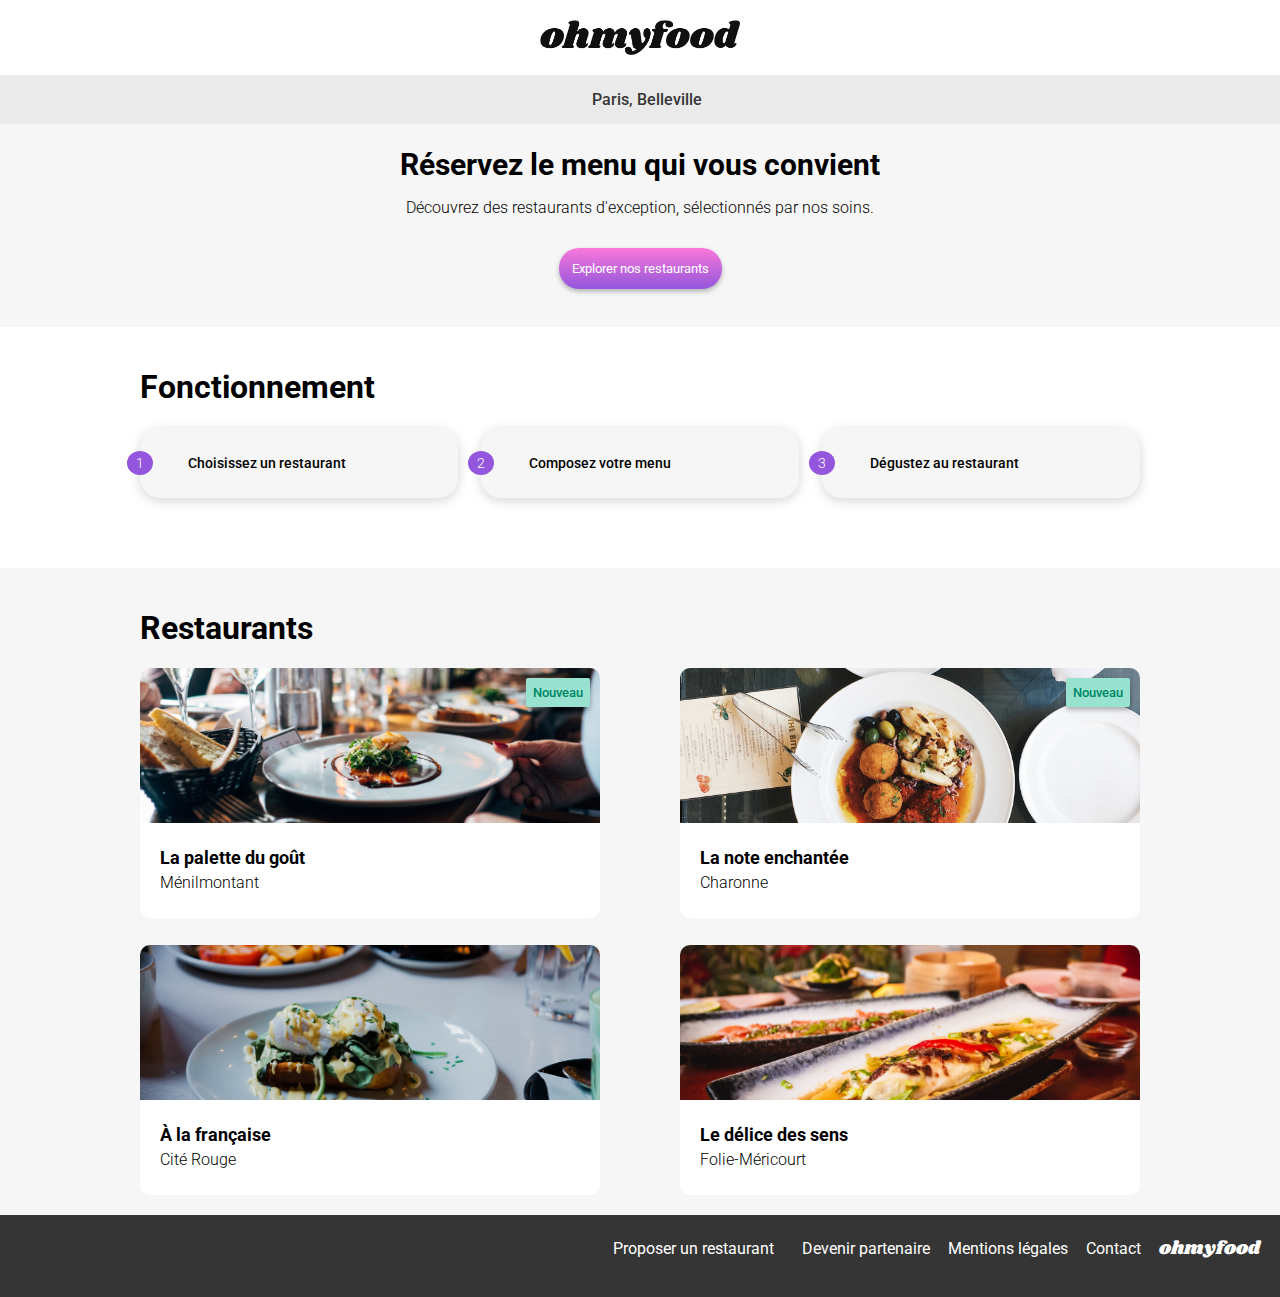
==== index.html @ e9bf92a9 "Responsive desktop" ====
<!DOCTYPE html>
<html lang="fr">
<head>
   <meta charset="UTF-8">
   <meta name="viewport" content="width=device-width, initial-scale=1.0">
   <link rel="stylesheet" href="https://cdnjs.cloudflare.com/ajax/libs/font-awesome/6.2.1/css/all.min.css" integrity="sha512-MV7K8+y+gLIBoVD59lQIYicR65iaqukzvf/nwasF0nqhPay5w/9lJmVM2hMDcnK1OnMGCdVK+iQrJ7lzPJQd1w==" crossorigin="anonymous" referrerpolicy="no-referrer" />
   <link rel="preconnect" href="https://fonts.googleapis.com">
   <link rel="preconnect" href="https://fonts.gstatic.com" crossorigin>
   <link href="https://fonts.googleapis.com/css2?family=Shrikhand&display=swap" rel="stylesheet">
   <link href="https://fonts.googleapis.com/css2?family=Roboto:ital,wght@0,100;0,300;0,400;0,500;0,700;0,900;1,100;1,300;1,400;1,500;1,700;1,900&display=swap" rel="stylesheet">
   <title>Ohmyfood</title>
   <link rel="stylesheet" type="text/css" href="/sass/style.css">
</head>
<body class="margin-reset">
   <div class="main-container">
      <header class="header center white-background">
         <!-- <i class="fa-solid fa-arrow-left header__return title"></i> -->
         <img class="header__logo" src="images/logo/ohmyfood.png" alt="Logo">
      </header>
      <section class="location-introduction">
         <div class="location font-bold">
            <i class="fa-solid fa-location-dot"></i>
            <a class="no-decoration" href="#">Paris, Belleville</a>
         </div>
         <div class="intro center">
            <h1 class="intro__title margin-reset">Réservez le menu qui vous convient</h1>
            <p class="intro__content font-thin">Découvrez des restaurants d'exception, sélectionnés par nos soins.</p>
            <a href="index.html#section-restaurants"><div class="btn font-white round-border">Explorer nos restaurants</div></a>
         </div>
      </section>
   <section class="site-functions">
      <h1 class="left">Fonctionnement</h1>
      <div class="function-box">
         <div class="function-box__function font-bold round-border">
            <div class="function-box__function__number font-white font-thin">1</div>
            <i class="fa-solid fa-mobile-screen-button function-box__function__icon"></i> <p>Choisissez un restaurant</p>
         </div>
         <div class="function-box__function font-bold round-border">
            <div class="function-box__function__number font-white font-thin">2</div>
            <i class="fa-solid fa-list function-box__function__icon"></i> <p>Composez votre menu</p>
         </div>
         <div class="function-box__function font-bold round-border">
            <div class="function-box__function__number font-white font-thin">3</div>
            <i class="fa-solid fa-store function-box__function__icon function-box__function__icon--purple"></i> <p>Dégustez au restaurant</p>
         </div>
      </div>
   </section>
      <section id="section-restaurants">
         <h1 class="left">Restaurants</h1>
         <div class="restaurants-box">
            <article class="restaurant-card">
               <img class="restaurant-card__img" src="images/restaurants/jay-wennington-N_Y88TWmGwA-unsplash.jpg" alt="Photo restaurant">
               <div class="new font-bold">Nouveau</div>
               <div class="restaurant-content left">
                  <div class="restaurant-name"><h2 class="margin-reset">La palette du goût</h2></div>
                  <div class="restaurant-location font-thin">Ménilmontant</div>
                  <div class="restaurant-heart"><i class="fa-regular fa-heart"></i></div>
                 </div>                 
            </article>
            <article class="restaurant-card">
               <img class="restaurant-card__img restaurant-card__img--center" src="images/restaurants/stil-u2Lp8tXIcjw-unsplash.jpg" alt="Photo restaurant">
               <div class="new font-bold">Nouveau</div>
               <div class="restaurant-content left">
                  <div class="restaurant-name"><h2 class="margin-reset">La note enchantée</h2></div>
                  <div class="restaurant-location font-thin">Charonne</div>
                  <div class="restaurant-heart"><i class="fa-regular fa-heart"></i></div>
                 </div>                 
            </article>
            <article class="restaurant-card">
               <img class="restaurant-card__img" src="images/restaurants/toa-heftiba-DQKerTsQwi0-unsplash.jpg" alt="Photo restaurant">
               <div class="restaurant-content left">
                  <div class="restaurant-name"><h2 class="margin-reset">À la française</h2></div>
                  <div class="restaurant-location font-thin">Cité Rouge</div>
                  <div class="restaurant-heart"><i class="fa-regular fa-heart"></i></div>
                 </div>                 
            </article>
            <article class="restaurant-card">
               <img class="restaurant-card__img" src="images/restaurants/louis-hansel-shotsoflouis-qNBGVyOCY8Q-unsplash.jpg" alt="Photo restaurant">
               <div class="restaurant-content left">
                  <div class="restaurant-name"><h2 class="margin-reset">Le délice des sens</h2></div>
                  <div class="restaurant-location font-thin">Folie-Méricourt</div>
                  <div class="restaurant-heart"><i class="fa-regular fa-heart"></i></div>
                 </div>                 
            </article>
         </div>
      </section>
      <footer>
         <div class="footer-container font-white left">
            <h3 class="footer-container__logo font-bold margin-reset">ohmyfood</h3>
            <p class="margin-reset footer-container__text"><i class="fa-solid fa-utensils footer-container__icon"></i>Proposer un restaurant</p>
            <p class="margin-reset footer-container__text"><i class="fa-solid fa-handshake-angle footer-container__icon"></i>Devenir partenaire</p>
            <p class="margin-reset footer-container__text">Mentions légales</p>
            <a href="mailto:someone@example.com" class="margin-reset footer-container__text font-white no-decoration">Contact</a>
         </div>
   </footer>
   </div>
</body>
</html>
---- sass/style.css ----
.center {
  text-align: center;
}

.left {
  text-align: left;
}

.margin-reset {
  margin: 0;
}

.font-bold {
  font-weight: 500;
}

.font-thin {
  font-weight: 300;
}

.font-white {
  color: #ffffff;
}

.no-decoration {
  text-decoration: none;
}

.round-border {
  border-radius: 20px;
}

body {
  text-align: center;
}

.main-container {
  width: 100%;
  box-sizing: border-box;
}

* {
  font-family: "Roboto", sans-serif;
}

/* Header */
.header {
  padding: 15px;
  display: grid;
  justify-content: center;
  align-items: center;
  grid-template-columns: 0fr 0fr;
  position: relative;
  z-index: 2;
  box-shadow: 0em 0.2em 0.4em rgba(0, 0, 0, 0.28);
}
.header__logo {
  width: 150px;
}
@media (min-width: 425.5px) {
  .header__logo {
    width: 200px;
  }
}
@media (min-width: 425.5px) {
  .header {
    box-shadow: none;
    padding: 20px;
  }
}

/*  Pour pages restaurants 
.header__return {
    color: $dark-gray;
    position: absolute;
}
*/
/* Section introduction et localisation */
.location {
  padding: 15px;
  display: flex;
  justify-content: center;
  align-items: center;
  gap: 1.5vh;
  color: #353535;
  background-color: #eaeaea;
  box-shadow: 0em 0.2em 0.4em rgba(0, 0, 0, 0.28);
  position: relative;
  z-index: 1;
}
.location a {
  color: #353535;
}
@media (min-width: 425.5px) {
  .location {
    box-shadow: none;
  }
}

.intro {
  padding: 23px;
  background-color: #f6f6f6;
  display: flex;
  flex-direction: column;
}
@media (min-width: 425.5px) {
  .intro__title {
    font-size: 30px;
  }
}

.btn {
  display: inline-flex;
  background: linear-gradient(0deg, #9356DC 0%, #FF79DA 105%);
  box-shadow: 0em 0.2em 0.4em rgba(0, 0, 0, 0.28);
  position: relative;
  z-index: 1;
  padding: 13px;
  font-size: 13px;
  margin: 15px;
}
.btn:hover::after {
  opacity: 1;
}
.btn::after {
  content: "";
  position: absolute;
  top: 0;
  right: 0;
  bottom: 0;
  left: 0;
  background: linear-gradient(0deg, #a16be0 0%, #ff93e1 105%);
  box-shadow: 0em 0.2em 0.6em rgba(0, 0, 0, 0.28);
  border-radius: 60px;
  opacity: 0;
  z-index: -1;
  transition: opacity 400ms cubic-bezier(0.31, 0.69, 0.17, 0.87);
}

/* Section fonctionnement */
.site-functions {
  padding: 25px;
  margin-bottom: 50px;
}
@media (min-width: 425.5px) {
  .site-functions {
    padding: 20px 90px;
  }
}
@media (min-width: 1024.5px) {
  .site-functions {
    padding: 20px 140px;
  }
}

.function-box {
  display: flex;
  flex-wrap: wrap;
  justify-content: center;
  flex-direction: column;
  gap: 2.5vh;
}
.function-box__function {
  font-size: 14px;
  padding: 13px;
  display: flex;
  flex-direction: row;
  align-items: center;
  background-color: #f6f6f6;
  box-shadow: 0em 0.2em 0.8em rgba(0, 0, 0, 0.168627451);
  position: relative;
}
.function-box__function__icon {
  font-size: 17px;
  margin-left: 20px;
  margin-right: 15px;
  color: #7e7e7e;
}
.function-box__function__icon--purple {
  color: #9356DC;
}
.function-box__function__number {
  padding: 4px 9px;
  background-color: #9356DC;
  border-radius: 50% 50% 50% 50%/50% 50% 50% 50%;
  position: absolute;
  left: -13px;
}
@media (min-width: 1024.5px) {
  .function-box__function {
    width: 100%;
  }
}
@media (min-width: 914px) {
  .function-box {
    flex-direction: row;
    justify-content: center;
    flex-wrap: nowrap;
  }
}

/* Section restaurants */
#section-restaurants {
  padding: 25px;
  background-color: #f6f6f6;
}
@media (min-width: 425.5px) {
  #section-restaurants {
    padding: 20px 60px;
  }
}
@media (min-width: 1024.5px) {
  #section-restaurants {
    padding: 20px 140px;
  }
}

.restaurants-box {
  display: flex;
  flex-wrap: wrap;
  justify-content: space-between;
  flex-direction: column;
  gap: 3vh;
}
@media (min-width: 577px) {
  .restaurants-box {
    flex-direction: row;
    flex-wrap: wrap;
  }
}

.restaurant-card {
  background-color: #ffffff;
  border-radius: 10px;
  height: 210px;
  width: 100%;
  position: relative;
}
.restaurant-card__img {
  width: 100%;
  height: 62%;
  border-radius: 10px 10px 0 0;
  object-fit: cover;
  object-position: bottom;
}
.restaurant-card__img--center {
  object-position: center;
}
@media (min-width: 425.5px) {
  .restaurant-card__img {
    object-position: center;
  }
}
@media (min-width: 425.5px) {
  .restaurant-card {
    height: 250px;
  }
}
@media (min-width: 577px) {
  .restaurant-card {
    width: 46%;
  }
}

.new {
  background-color: #99E2D0;
  color: #008766;
  padding: 7px;
  font-size: 13px;
  position: absolute;
  top: 10px;
  right: 10px;
  border-radius: 2px;
  box-shadow: 0em 0.2em 0.4em rgba(0, 0, 0, 0.28);
}

/* Contenu restaurants */
.restaurant-content {
  display: grid;
  justify-content: center;
  align-items: center;
  grid-template-areas: "r-name heart" "location heart";
  grid-template-columns: 4fr 0.5fr;
  grid-auto-rows: auto;
  grid-gap: 5px;
  padding: 10px;
}
@media (min-width: 425.5px) {
  .restaurant-content {
    padding: 20px;
  }
}

.restaurant-name {
  grid-area: r-name;
  font-size: 12px;
}

.restaurant-location {
  grid-area: location;
}

.restaurant-heart {
  grid-area: heart;
  font-size: 19px;
}
.restaurant-heart .fa-heart {
  transition: 500ms cubic-bezier(0.31, 0.69, 0.17, 0.87);
}
.restaurant-heart .fa-heart:hover {
  background: linear-gradient(0deg, #9356DC 0%, #FF79DA 105%);
  background-clip: text;
  color: transparent;
  font-weight: 700;
  cursor: pointer;
}

/* Footer */
.footer-container {
  background-color: #353535;
  padding: 20px;
  display: flex;
  flex-direction: column;
  justify-content: flex-start;
  gap: 0.6vh;
}
.footer-container__logo {
  font-family: "Shrikhand", serif;
  margin-bottom: 15px;
}
@media (min-width: 425.5px) {
  .footer-container__logo {
    order: 5;
  }
}
.footer-container__icon {
  margin-right: 10px;
}
@media (min-width: 768px) {
  .footer-container {
    flex-direction: row;
    align-items: baseline;
    justify-content: flex-end;
    gap: 2vh;
  }
}/*# sourceMappingURL=style.css.map */
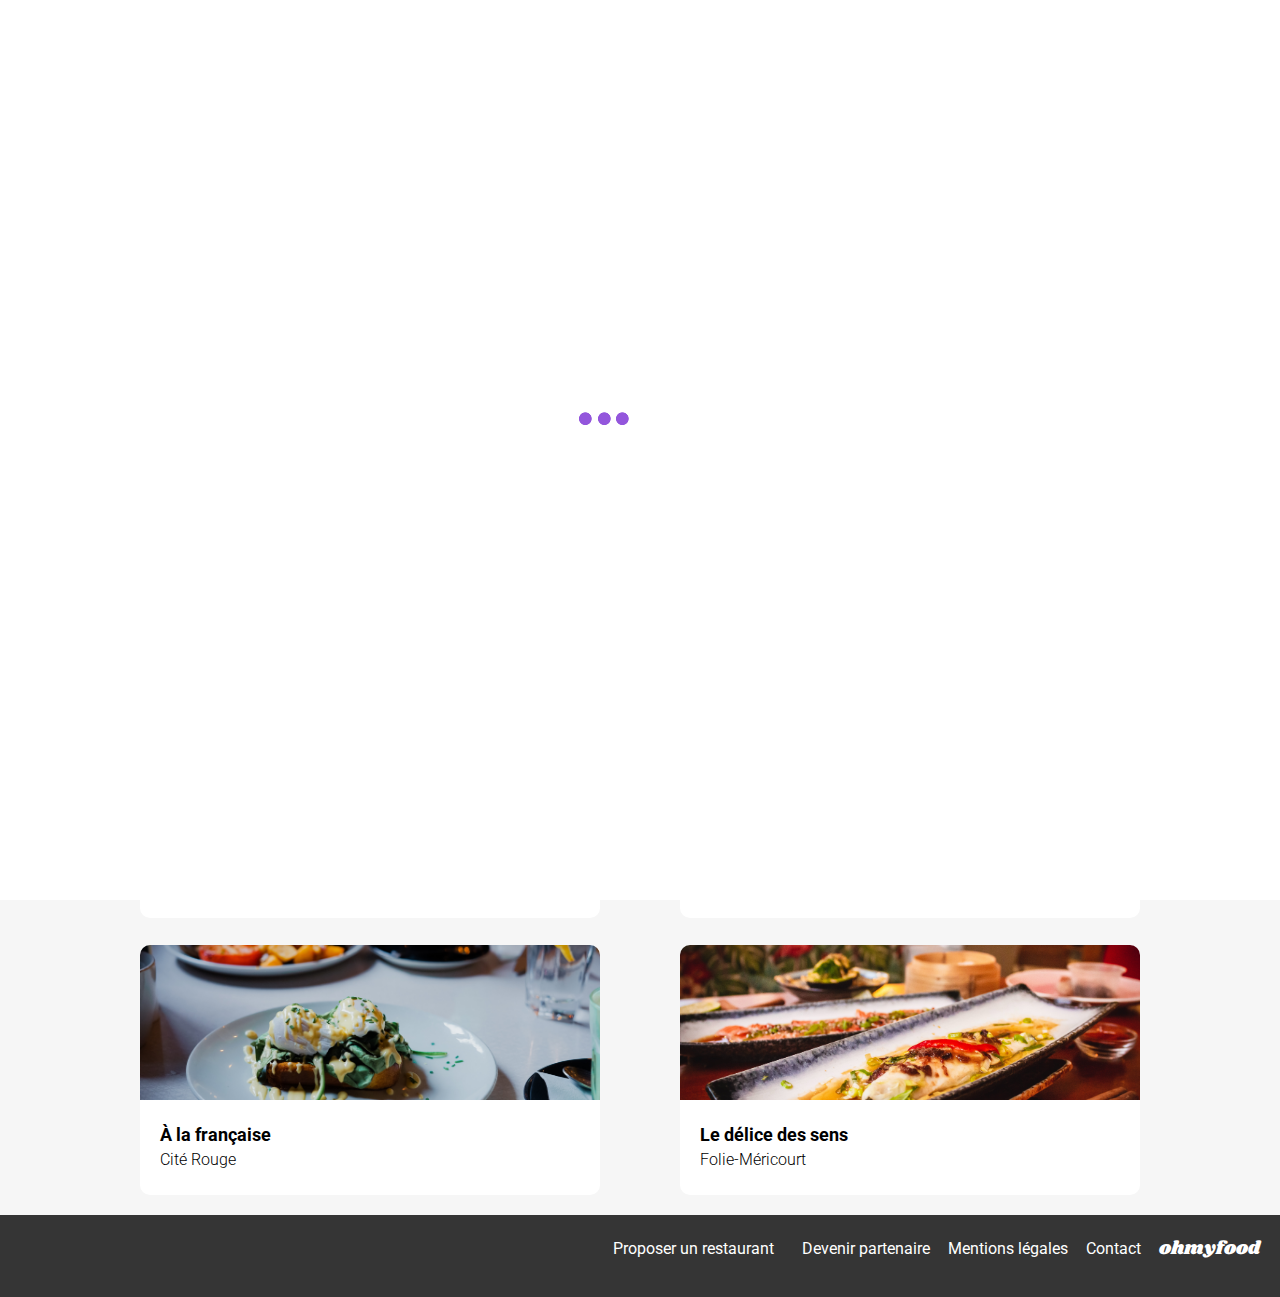
==== commit b5d6821c: "Loader" ====
--- a/index.html
+++ b/index.html
@@ -9,9 +9,12 @@
    <link href="https://fonts.googleapis.com/css2?family=Shrikhand&display=swap" rel="stylesheet">
    <link href="https://fonts.googleapis.com/css2?family=Roboto:ital,wght@0,100;0,300;0,400;0,500;0,700;0,900;1,100;1,300;1,400;1,500;1,700;1,900&display=swap" rel="stylesheet">
    <title>Ohmyfood</title>
-   <link rel="stylesheet" type="text/css" href="/sass/style.css">
+   <link rel="stylesheet" type="text/css" href="/sass/home.css">
 </head>
 <body class="margin-reset">
+   <div class="loader">
+      <div class="dots"></div>
+   </div>
    <div class="main-container">
       <header class="header center white-background">
          <!-- <i class="fa-solid fa-arrow-left header__return title"></i> -->
--- a/sass/home.css
+++ b/sass/home.css
@@ -0,0 +1,419 @@
+.center {
+  text-align: center;
+}
+
+.left {
+  text-align: left;
+}
+
+.margin-reset {
+  margin: 0;
+}
+
+.font-bold {
+  font-weight: 500;
+}
+
+.font-thin {
+  font-weight: 300;
+}
+
+.font-white {
+  color: #ffffff;
+}
+
+.no-decoration {
+  text-decoration: none;
+}
+
+.round-border {
+  border-radius: 20px;
+}
+
+body {
+  text-align: center;
+}
+
+.main-container {
+  width: 100%;
+  box-sizing: border-box;
+}
+
+* {
+  font-family: "Roboto", sans-serif;
+}
+
+/* Header */
+.header {
+  padding: 15px;
+  display: grid;
+  justify-content: center;
+  align-items: center;
+  grid-template-columns: 0fr 0fr;
+  position: relative;
+  z-index: 2;
+  box-shadow: 0em 0.2em 0.4em rgba(0, 0, 0, 0.28);
+}
+.header__logo {
+  width: 150px;
+}
+@media (min-width: 425.5px) {
+  .header__logo {
+    width: 200px;
+  }
+}
+.header__return {
+  color: #353535;
+  position: absolute;
+  left: 30px;
+}
+@media (min-width: 425.5px) {
+  .header {
+    box-shadow: none;
+    padding: 20px;
+  }
+}
+
+/* Footer */
+.footer-container {
+  background-color: #353535;
+  padding: 20px;
+  display: flex;
+  flex-direction: column;
+  justify-content: flex-start;
+  gap: 0.6vh;
+}
+.footer-container__logo {
+  font-family: "Shrikhand", serif;
+  margin-bottom: 15px;
+}
+@media (min-width: 768px) {
+  .footer-container__logo {
+    order: 5;
+  }
+}
+.footer-container__icon {
+  margin-right: 10px;
+}
+@media (min-width: 768px) {
+  .footer-container {
+    flex-direction: row;
+    align-items: baseline;
+    justify-content: flex-end;
+    gap: 2vh;
+  }
+}
+
+@-webkit-keyframes fade-in-left {
+  0% {
+    -webkit-transform: translateX(-50px);
+    transform: translateX(-50px);
+    opacity: 0;
+  }
+  100% {
+    -webkit-transform: translateX(0);
+    transform: translateX(0);
+    opacity: 1;
+  }
+}
+@keyframes fade-in-left {
+  0% {
+    -webkit-transform: translateX(-50px);
+    transform: translateX(-50px);
+    opacity: 0;
+  }
+  100% {
+    -webkit-transform: translateX(0);
+    transform: translateX(0);
+    opacity: 1;
+  }
+}
+@keyframes dots-7ar3yq {
+  20% {
+    background-position: 0% 0%, 50% 50%, 100% 50%;
+  }
+  40% {
+    background-position: 0% 100%, 50% 0%, 100% 50%;
+  }
+  60% {
+    background-position: 0% 50%, 50% 100%, 100% 0%;
+  }
+  80% {
+    background-position: 0% 50%, 50% 50%, 100% 100%;
+  }
+}
+@keyframes fadeOut {
+  10% {
+    opacity: 1;
+  }
+  40% {
+    opacity: 1;
+  }
+  80% {
+    opacity: 1;
+  }
+  100% {
+    opacity: 0;
+  }
+}
+/* Loader */
+.loader {
+  background: #ffffff;
+  height: 100%;
+  width: 100%;
+  position: fixed;
+  z-index: 9999999;
+  animation: fadeOut 3s both;
+}
+
+.dots {
+  width: 56px;
+  height: 26.9px;
+  background: radial-gradient(circle closest-side, #9356dc 90%, rgba(0, 0, 0, 0)) 0% 50%, radial-gradient(circle closest-side, #9356dc 90%, rgba(0, 0, 0, 0)) 50% 50%, radial-gradient(circle closest-side, #9356dc 90%, rgba(0, 0, 0, 0)) 100% 50%;
+  background-size: 33.3333333333% 13.4px;
+  background-repeat: no-repeat;
+  animation: dots-7ar3yq 1s infinite linear;
+  position: absolute;
+  left: 45%;
+  top: 45%;
+}
+
+/* Section introduction et localisation */
+.location {
+  padding: 15px;
+  display: flex;
+  justify-content: center;
+  align-items: center;
+  gap: 1.5vh;
+  color: #353535;
+  background-color: #eaeaea;
+  box-shadow: 0em 0.2em 0.4em rgba(0, 0, 0, 0.28);
+  position: relative;
+  z-index: 1;
+}
+.location a {
+  color: #353535;
+}
+@media (min-width: 425.5px) {
+  .location {
+    box-shadow: none;
+  }
+}
+
+.intro {
+  padding: 23px;
+  background-color: #f6f6f6;
+  display: flex;
+  flex-direction: column;
+}
+@media (min-width: 425.5px) {
+  .intro__title {
+    font-size: 30px;
+  }
+}
+
+.btn {
+  display: inline-flex;
+  background: linear-gradient(0deg, #9356DC 0%, #FF79DA 105%);
+  box-shadow: 0em 0.2em 0.4em rgba(0, 0, 0, 0.28);
+  position: relative;
+  z-index: 1;
+  padding: 13px;
+  font-size: 13px;
+  margin: 15px;
+}
+.btn:hover::after {
+  opacity: 1;
+}
+.btn::after {
+  content: "";
+  position: absolute;
+  top: 0;
+  right: 0;
+  bottom: 0;
+  left: 0;
+  background: linear-gradient(0deg, #a16be0 0%, #ff93e1 105%);
+  box-shadow: 0em 0.2em 0.6em rgba(0, 0, 0, 0.28);
+  border-radius: 60px;
+  opacity: 0;
+  z-index: -1;
+  transition: opacity 400ms cubic-bezier(0.31, 0.69, 0.17, 0.87);
+}
+
+/* Section fonctionnement */
+.site-functions {
+  padding: 25px;
+  margin-bottom: 50px;
+}
+@media (min-width: 425.5px) {
+  .site-functions {
+    padding: 20px 90px;
+  }
+}
+@media (min-width: 1024.5px) {
+  .site-functions {
+    padding: 20px 140px;
+  }
+}
+
+.function-box {
+  display: flex;
+  flex-wrap: wrap;
+  justify-content: center;
+  flex-direction: column;
+  gap: 2.5vh;
+}
+.function-box__function {
+  font-size: 14px;
+  padding: 13px;
+  display: flex;
+  flex-direction: row;
+  align-items: center;
+  background-color: #f6f6f6;
+  box-shadow: 0em 0.2em 0.8em rgba(0, 0, 0, 0.168627451);
+  position: relative;
+}
+.function-box__function__icon {
+  font-size: 17px;
+  margin-left: 20px;
+  margin-right: 15px;
+  color: #7e7e7e;
+}
+.function-box__function__icon--purple {
+  color: #9356DC;
+}
+.function-box__function__number {
+  padding: 4px 9px;
+  background-color: #9356DC;
+  border-radius: 50% 50% 50% 50%/50% 50% 50% 50%;
+  position: absolute;
+  left: -13px;
+}
+@media (min-width: 1024.5px) {
+  .function-box__function {
+    width: 100%;
+  }
+}
+@media (min-width: 914px) {
+  .function-box {
+    flex-direction: row;
+    justify-content: center;
+    flex-wrap: nowrap;
+  }
+}
+
+/* Section restaurants */
+#section-restaurants {
+  padding: 25px;
+  background-color: #f6f6f6;
+}
+@media (min-width: 425.5px) {
+  #section-restaurants {
+    padding: 20px 60px;
+  }
+}
+@media (min-width: 1024.5px) {
+  #section-restaurants {
+    padding: 20px 140px;
+  }
+}
+
+.restaurants-box {
+  display: flex;
+  flex-wrap: wrap;
+  justify-content: space-between;
+  flex-direction: column;
+  gap: 3vh;
+}
+@media (min-width: 577px) {
+  .restaurants-box {
+    flex-direction: row;
+    flex-wrap: wrap;
+  }
+}
+
+.restaurant-card {
+  background-color: #ffffff;
+  border-radius: 10px;
+  height: 210px;
+  width: 100%;
+  position: relative;
+}
+.restaurant-card__img {
+  width: 100%;
+  height: 62%;
+  border-radius: 10px 10px 0 0;
+  object-fit: cover;
+  object-position: bottom;
+}
+.restaurant-card__img--center {
+  object-position: center;
+}
+@media (min-width: 425.5px) {
+  .restaurant-card__img {
+    object-position: center;
+  }
+}
+@media (min-width: 425.5px) {
+  .restaurant-card {
+    height: 250px;
+  }
+}
+@media (min-width: 577px) {
+  .restaurant-card {
+    width: 46%;
+  }
+}
+
+.new {
+  background-color: #99E2D0;
+  color: #008766;
+  padding: 7px;
+  font-size: 13px;
+  position: absolute;
+  top: 10px;
+  right: 10px;
+  border-radius: 2px;
+  box-shadow: 0em 0.2em 0.4em rgba(0, 0, 0, 0.28);
+}
+
+/* Contenu restaurants */
+.restaurant-content {
+  display: grid;
+  justify-content: center;
+  align-items: center;
+  grid-template-areas: "r-name heart" "location heart";
+  grid-template-columns: 4fr 0.5fr;
+  grid-auto-rows: auto;
+  grid-gap: 5px;
+  padding: 10px;
+}
+@media (min-width: 425.5px) {
+  .restaurant-content {
+    padding: 20px;
+  }
+}
+
+.restaurant-name {
+  grid-area: r-name;
+  font-size: 12px;
+}
+
+.restaurant-location {
+  grid-area: location;
+}
+
+.restaurant-heart {
+  grid-area: heart;
+  font-size: 19px;
+}
+.restaurant-heart .fa-heart {
+  transition: 500ms cubic-bezier(0.31, 0.69, 0.17, 0.87);
+}
+.restaurant-heart .fa-heart:hover {
+  background: linear-gradient(0deg, #9356DC 0%, #FF79DA 105%);
+  background-clip: text;
+  color: transparent;
+  font-weight: 700;
+  cursor: pointer;
+}/*# sourceMappingURL=home.css.map */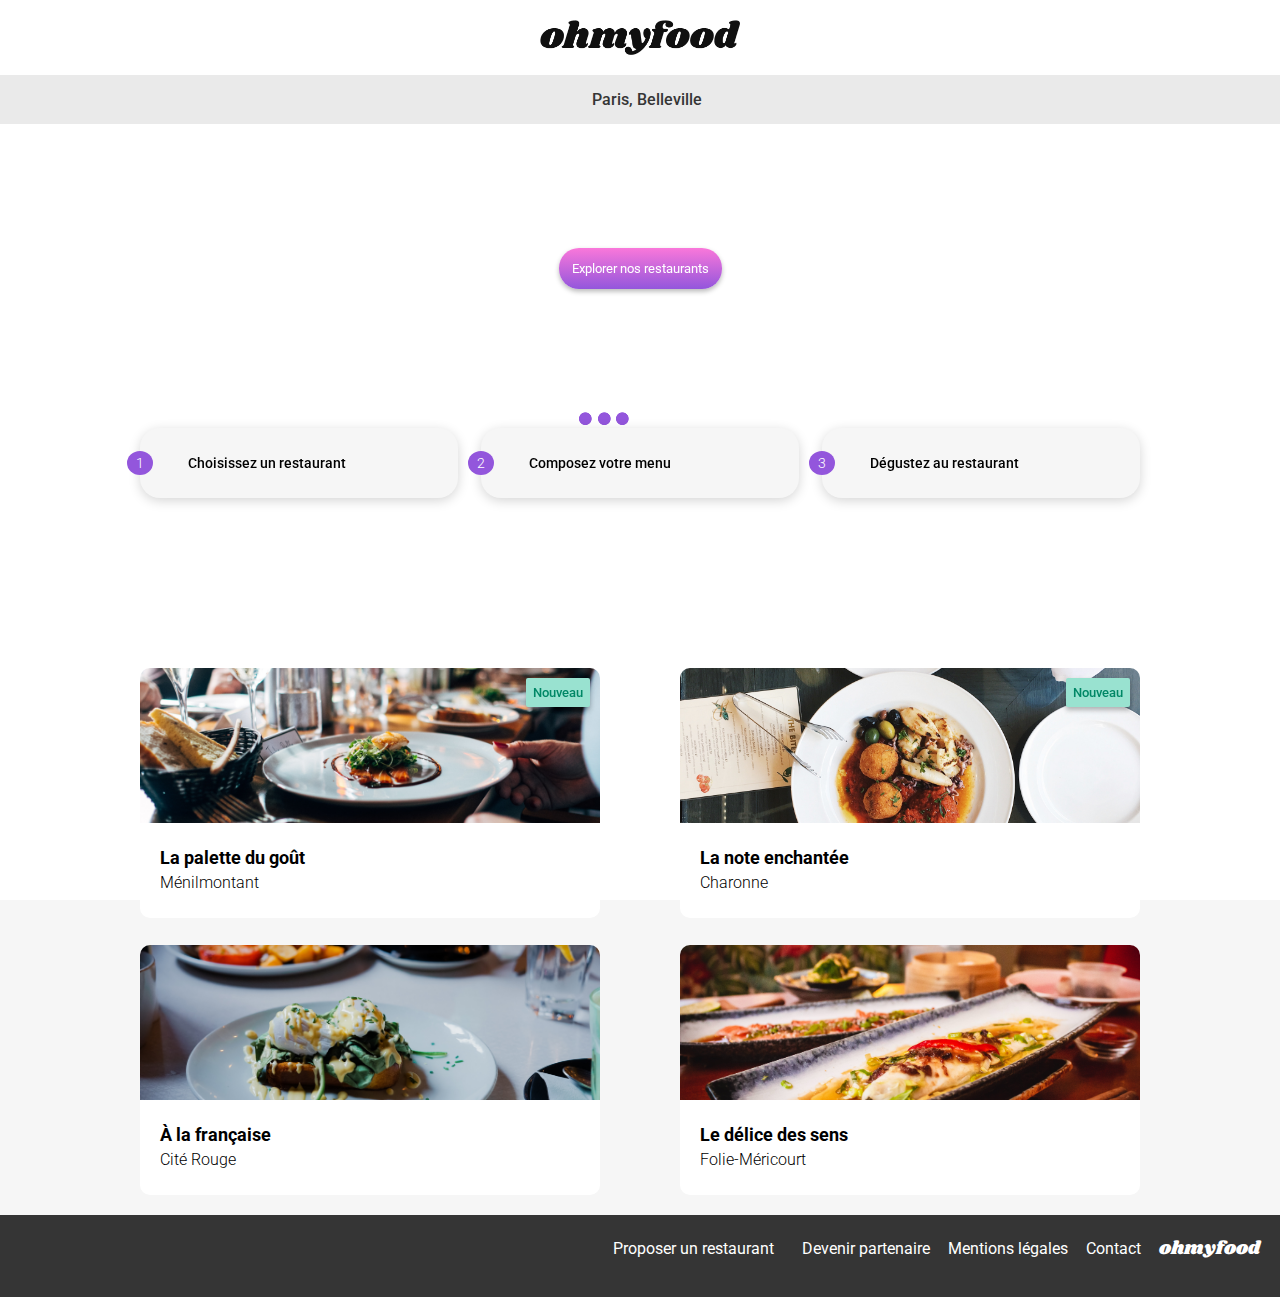
==== commit 2ee19bb9: "" ====
--- a/index.html
+++ b/index.html
@@ -17,7 +17,6 @@
    </div>
    <div class="main-container">
       <header class="header center white-background">
-         <!-- <i class="fa-solid fa-arrow-left header__return title"></i> -->
          <img class="header__logo" src="images/logo/ohmyfood.png" alt="Logo">
       </header>
       <section class="location-introduction">
--- a/sass/home.css
+++ b/sass/home.css
@@ -145,15 +145,20 @@
 @keyframes fadeOut {
   10% {
     opacity: 1;
+    z-index: 9999999;
   }
   40% {
     opacity: 1;
+    z-index: 9999999;
   }
   80% {
     opacity: 1;
+    z-index: 9999999;
   }
   100% {
     opacity: 0;
+    display: none;
+    z-index: -1;
   }
 }
 /* Loader */
@@ -162,7 +167,6 @@
   height: 100%;
   width: 100%;
   position: fixed;
-  z-index: 9999999;
   animation: fadeOut 3s both;
 }
 
@@ -238,6 +242,7 @@
   opacity: 0;
   z-index: -1;
   transition: opacity 400ms cubic-bezier(0.31, 0.69, 0.17, 0.87);
+  cursor: pointer;
 }
 
 /* Section fonctionnement */
